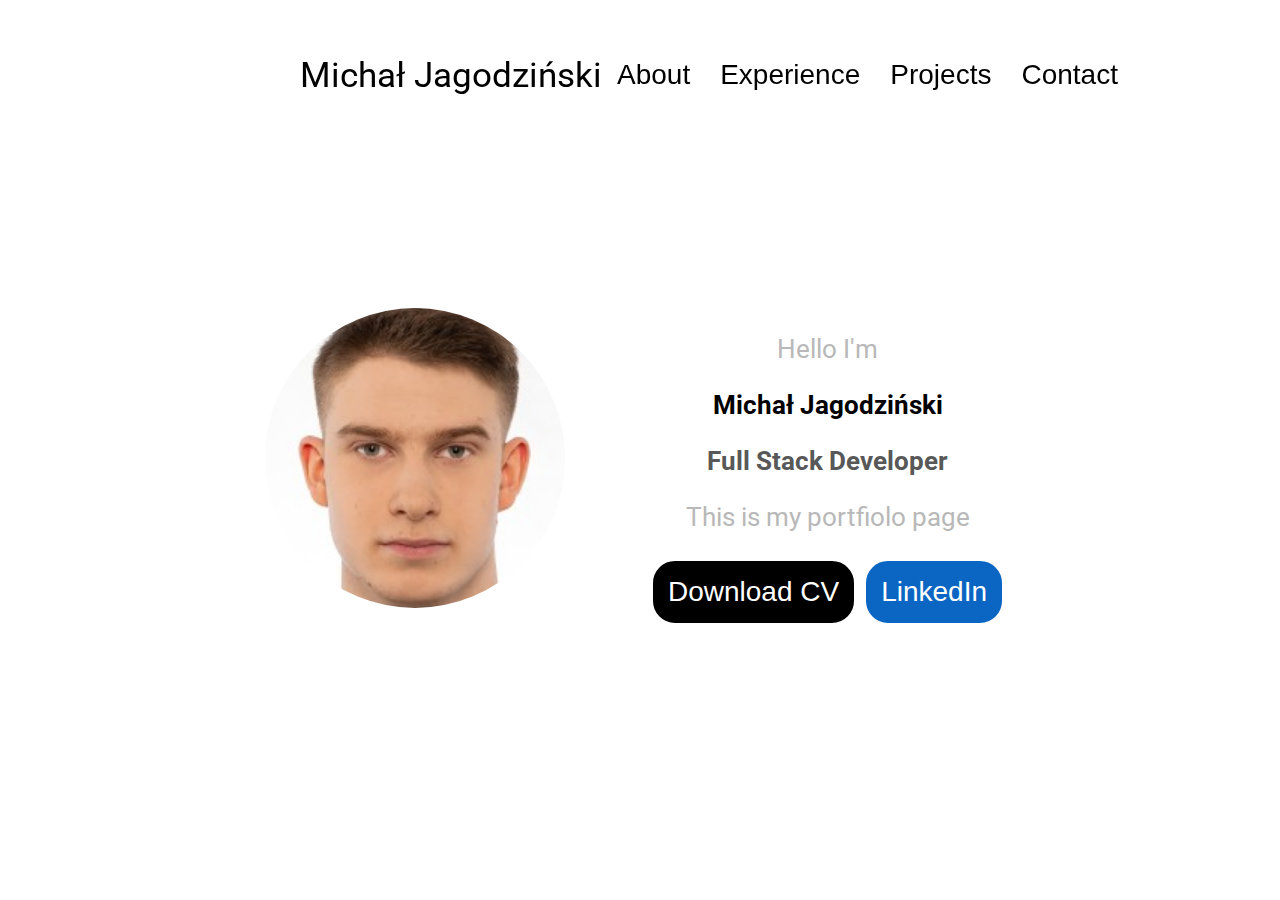
==== index.html @ 3322b219 "header + hero section" ====
<!DOCTYPE html>
<html>
  <head>
    <title>Portfolio Page</title>
    <link rel="preconnect" href="https://fonts.googleapis.com" />
    <link rel="preconnect" href="https://fonts.gstatic.com" crossorigin />
    <link
      href="https://fonts.googleapis.com/css2?family=Roboto:wght@400;500;700&display=swap"
      rel="stylesheet"
    />
    <link rel="stylesheet" href="styles/header.css" />
    <link rel="stylesheet" href="styles/general.css" />
    <link rel="stylesheet" href="styles/hero-section.css" />
  </head>
  <body>
    <header class="header">
      <div class="left-section"><p>Michał Jagodziński</p></div>
      <div class="right-section">
        <button class="button-about">About</button>
        <button class="button-experience">Experience</button>
        <button class="button-projects">Projects</button>
        <button class="button-contact">Contact</button>
      </div>
    </header>
    <section class="hero-section">
      <div class="hero-section-grid">
        <div><img class="hero-section-photo" src="images/myphoto.jpeg" /></div>
        <div class="hero-section-text">
          <p class="hello">Hello I'm</p>
          <p class="name">Michał Jagodziński</p>
          <p class="profession">Full Stack Developer</p>
          <p class="page">This is my portfiolo page</p>
          <div class="hero-section-buttons">
            <button class="download-cv-button">Download CV</button>
            <button class="linkedin-button">LinkedIn</button>
          </div>
        </div>
      </div>
    </section>
  </body>
</html>
---- styles/header.css ----
.header {
  height: 90px;
  padding-top: 30px;

  display: flex;
  flex-direction: row;
  justify-content: space-between;

  position: fixed;
  top: 0;
  left: 0;
  right: 0;
  z-index: 100;
}

.left-section {
  display: flex;
  font-size: 35px;
  margin-left: 300px;
  align-items: center;
  white-space: nowrap;
}

.right-section {
  display: flex;
  margin-right: 550px;
  align-items: center;
  white-space: nowrap;
}

.button-about,
.button-experience,
.button-projects,
.button-contact {
  font-size: 28px;
  height: 50px;
  align-items: center;
  border: none;
  background-color: white;
  cursor: pointer;
  padding-left: 15px;
  padding-right: 15px;
}

.button-about:hover,
.button-experience:hover,
.button-projects:hover,
.button-contact:hover {
  text-decoration: underline;
}
---- styles/general.css ----
body {
  font-family: Roboto, Arial;
}
---- styles/hero-section.css ----
.hero-section {
  padding-top: 300px;
  display: flex;
  justify-content: center;
}

.hero-section-grid {
  display: grid;
  grid-template-columns: 1fr 1fr;
}
.hero-section-photo {
  border-radius: 150px;
  margin-right: 75px;
  width: 300px;
}

.hero-section-text {
  text-align: center;
  font-size: 26px;
  white-space: nowrap;
}

.hello {
  color: rgb(184, 184, 184);
}

.name {
  font-weight: 700;
}

.profession {
  color: rgb(88, 88, 88);
  font-weight: 700;
}

.page {
  color: rgb(184, 184, 184);
}

.download-cv-button,
.linkedin-button {
  font-size: 28px;
  align-items: center;
  border: none;
  border-radius: 25px;
  cursor: pointer;
  padding: 15px;
}

.download-cv-button {
  color: white;
  background-color: black;
  border: solid;
}

.linkedin-button {
  color: white;
  background-color: rgb(10, 102, 194);
  border: solid;
}

.download-cv-button:hover {
  color: black;
  background-color: white;
}

.linkedin-button:hover {
  color: rgb(10, 102, 194);
  background-color: white;
}
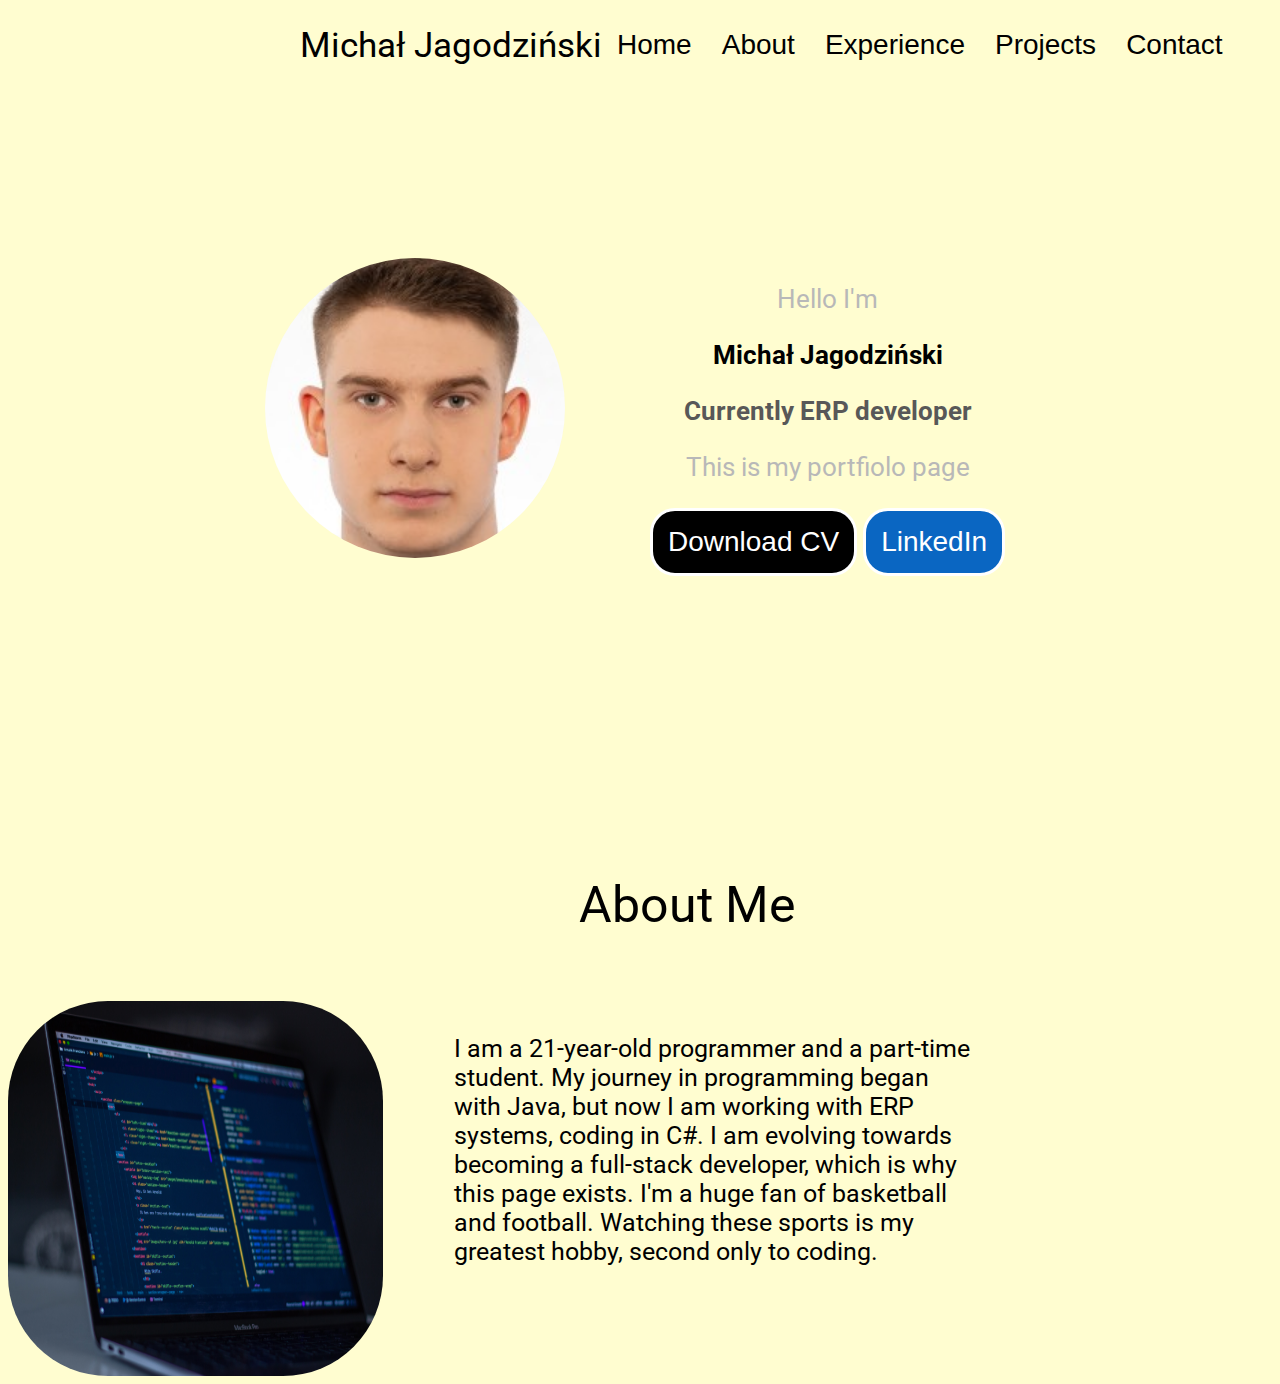
==== commit c3a7b7e5: "about section" ====
--- a/index.html
+++ b/index.html
@@ -11,28 +11,54 @@
     <link rel="stylesheet" href="styles/header.css" />
     <link rel="stylesheet" href="styles/general.css" />
     <link rel="stylesheet" href="styles/hero-section.css" />
+    <link rel="stylesheet" href="styles/about-section.css" />
   </head>
   <body>
     <header class="header">
       <div class="left-section"><p>Michał Jagodziński</p></div>
       <div class="right-section">
-        <button class="button-about">About</button>
+        <a href="#hero-section"><button class="home-button">Home</button></a>
+        <a href="#about-section"><button class="button-about">About</button></a>
         <button class="button-experience">Experience</button>
         <button class="button-projects">Projects</button>
         <button class="button-contact">Contact</button>
       </div>
     </header>
-    <section class="hero-section">
+    <section class="hero-section" id="hero-section">
       <div class="hero-section-grid">
         <div><img class="hero-section-photo" src="images/myphoto.jpeg" /></div>
         <div class="hero-section-text">
           <p class="hello">Hello I'm</p>
           <p class="name">Michał Jagodziński</p>
-          <p class="profession">Full Stack Developer</p>
+          <p class="profession">Currently ERP developer</p>
           <p class="page">This is my portfiolo page</p>
           <div class="hero-section-buttons">
-            <button class="download-cv-button">Download CV</button>
-            <button class="linkedin-button">LinkedIn</button>
+            <a href="CV.pdf" download
+              ><button class="download-cv-button">Download CV</button></a
+            >
+            <a
+              href="https://www.linkedin.com/in/micha%C5%82-jagodzi%C5%84ski-50a179249/"
+              target="_blank"
+              ><button class="linkedin-button">LinkedIn</button></a
+            >
+          </div>
+        </div>
+      </div>
+    </section>
+    <section class="about-section" id="about-section">
+      <div class="about-section-grid">
+        <img class="about-section-photo" src="images/coding.jpg" />
+        <div class="about-section-text">
+          <div class="about-section-header"><p>About Me</p></div>
+          <div class="about-section-description">
+            <p>
+              I am a 21-year-old programmer and a part-time student. My journey
+              in programming began with Java, but now I am working with ERP
+              systems, coding in C#. I am evolving towards becoming a full-stack
+              developer, which is why this page exists. I'm a huge fan of
+              basketball and football. Watching these sports is my greatest
+              hobby, second only to coding.
+            </p>
           </div>
         </div>
       </div>
--- a/styles/header.css
+++ b/styles/header.css
@@ -1,10 +1,10 @@
 .header {
   height: 90px;
-  padding-top: 30px;
 
   display: flex;
   flex-direction: row;
   justify-content: space-between;
+  background-color: rgb(255, 253, 208);
 
   position: fixed;
   top: 0;
@@ -19,32 +19,37 @@
   margin-left: 300px;
   align-items: center;
   white-space: nowrap;
+  color: black;
 }
 
 .right-section {
   display: flex;
-  margin-right: 550px;
+  margin-right: 300px;
   align-items: center;
   white-space: nowrap;
+  color: white;
 }
 
 .button-about,
 .button-experience,
 .button-projects,
-.button-contact {
+.button-contact,
+.home-button {
   font-size: 28px;
   height: 50px;
   align-items: center;
   border: none;
-  background-color: white;
+  background-color: rgb(255, 253, 208);
   cursor: pointer;
   padding-left: 15px;
   padding-right: 15px;
+  color: black;
 }
 
 .button-about:hover,
 .button-experience:hover,
 .button-projects:hover,
-.button-contact:hover {
+.button-contact:hover,
+.home-button:hover {
   text-decoration: underline;
 }
--- a/styles/general.css
+++ b/styles/general.css
@@ -1,3 +1,7 @@
 body {
+  background-color: rgb(255, 253, 208);
   font-family: Roboto, Arial;
 }
+html {
+  scroll-behavior: smooth;
+}
--- a/styles/hero-section.css
+++ b/styles/hero-section.css
@@ -1,5 +1,5 @@
 .hero-section {
-  padding-top: 300px;
+  padding-top: 250px;
   display: flex;
   justify-content: center;
 }
@@ -25,6 +25,7 @@
 }
 
 .name {
+  color: black;
   font-weight: 700;
 }
 
@@ -45,6 +46,7 @@
   border-radius: 25px;
   cursor: pointer;
   padding: 15px;
+  transition: background-color 0.3s, color 0.3s;
 }
 
 .download-cv-button {
--- a/styles/about-section.css
+++ b/styles/about-section.css
@@ -0,0 +1,29 @@
+.about-section {
+  padding-top: 250px;
+  display: flex;
+  justify-content: center;
+}
+
+.about-section-grid {
+  display: grid;
+  grid-template-columns: 1fr 2fr;
+}
+
+.about-section-header {
+  font-size: 50px;
+  margin-left: 150px;
+}
+.about-section-photo {
+  width: 375px;
+  height: 375px;
+  border-radius: 100px;
+  margin-top: 175px;
+}
+
+.about-section-description {
+  font-size: 25px;
+  margin-top: 100px;
+  margin-right: 300px;
+  margin-left: 25px;
+  max-width: 600px;
+}
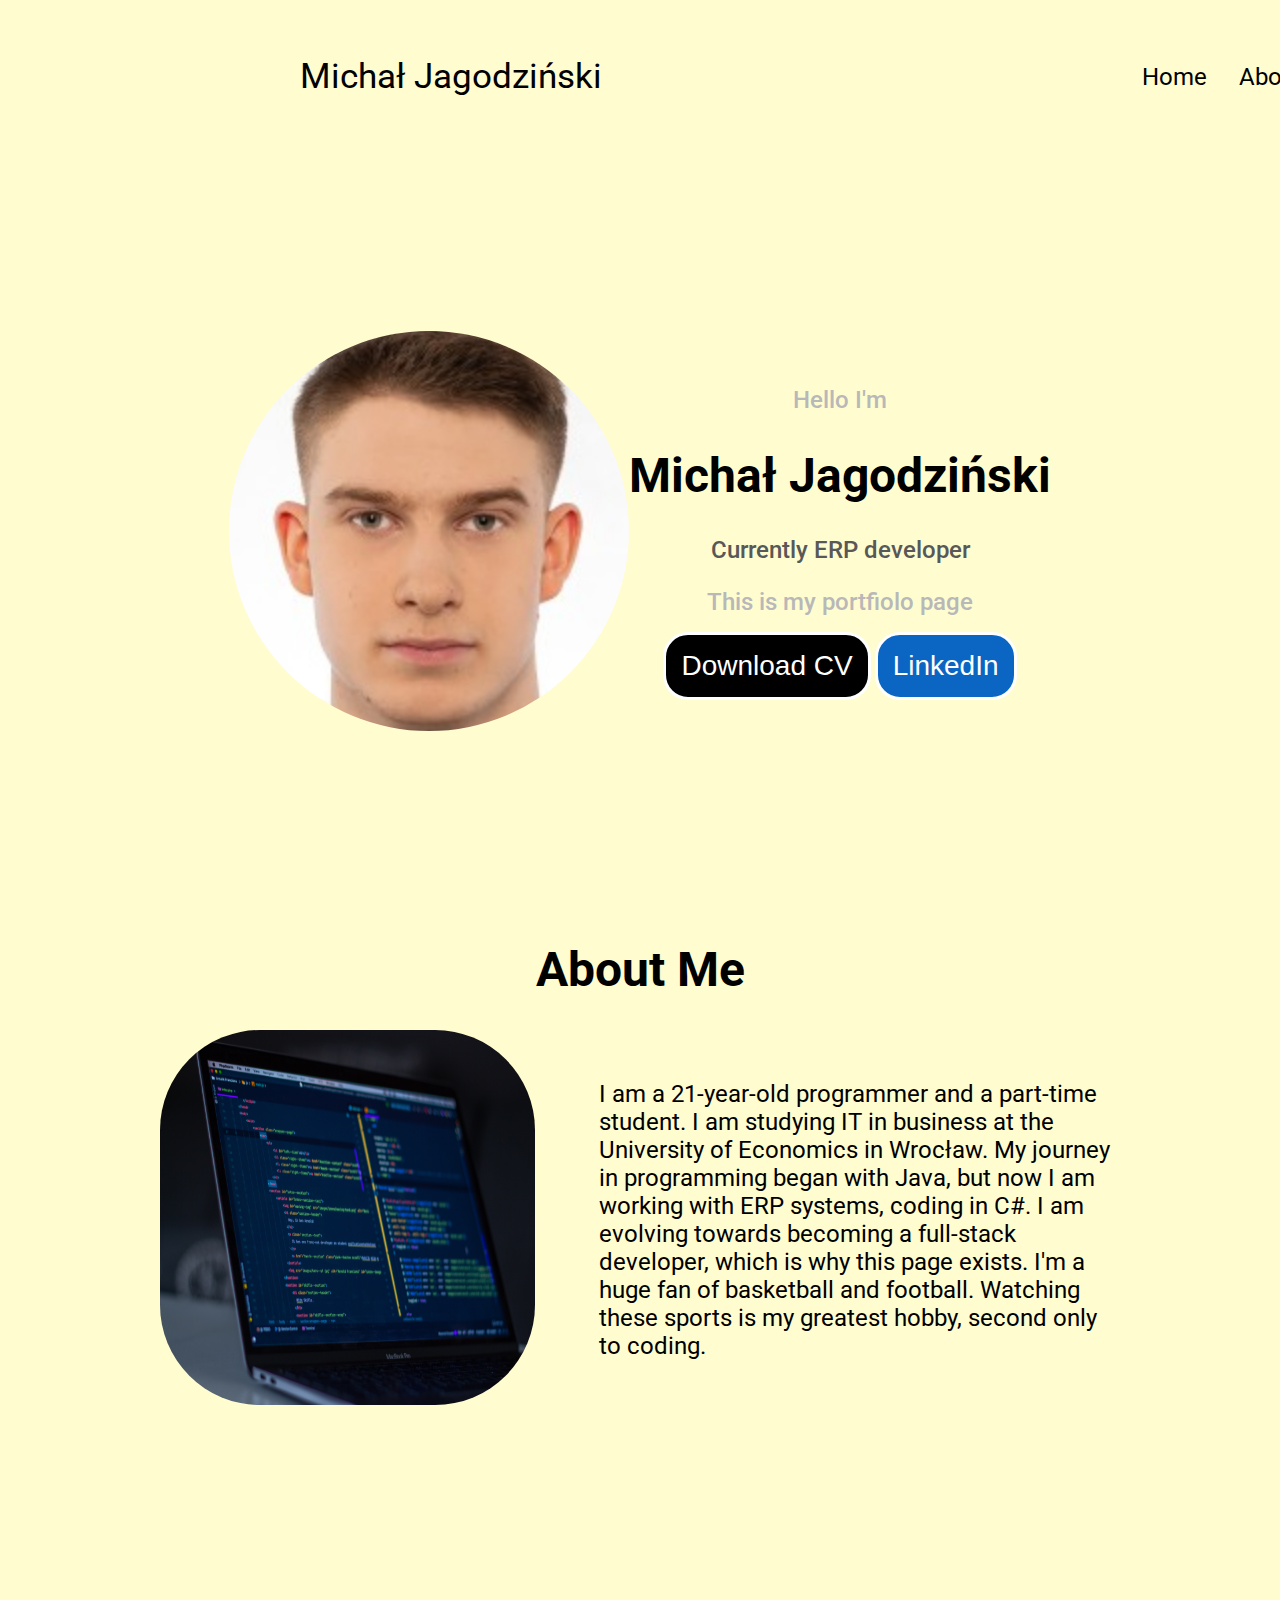
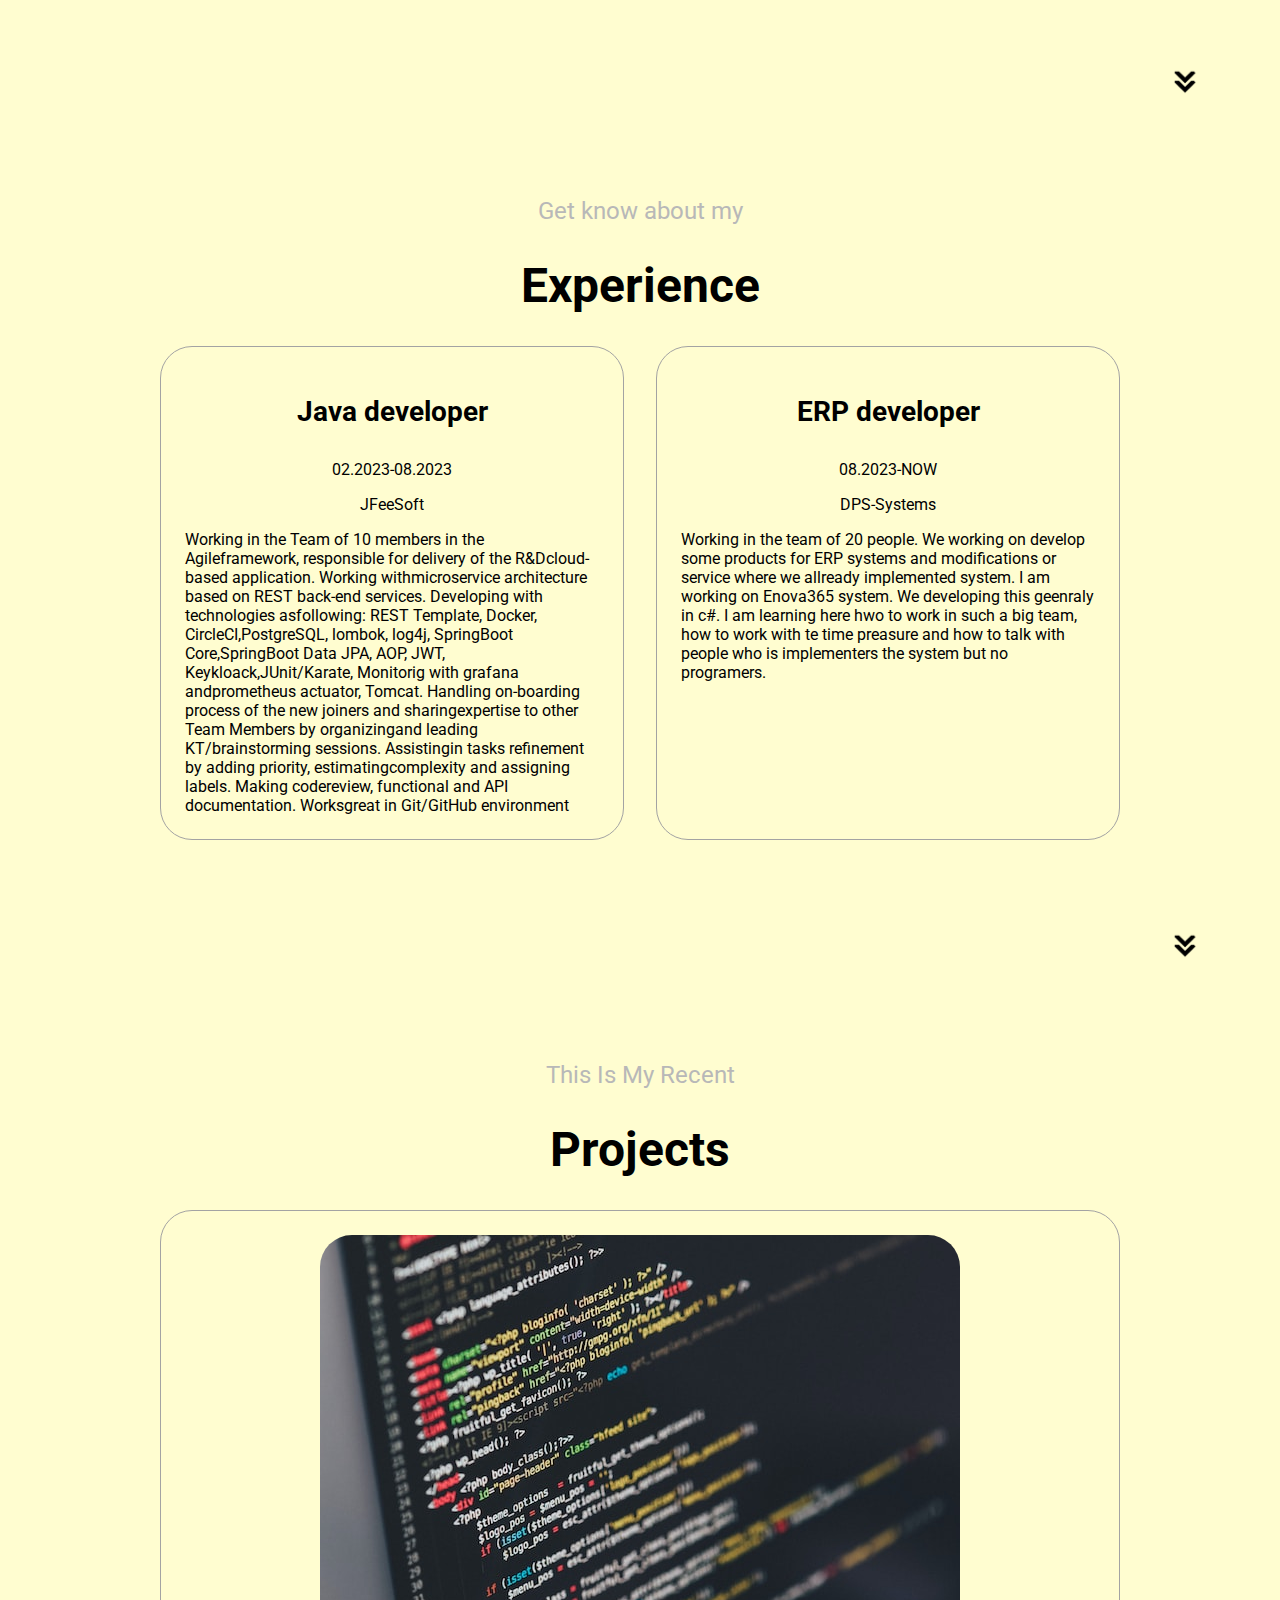
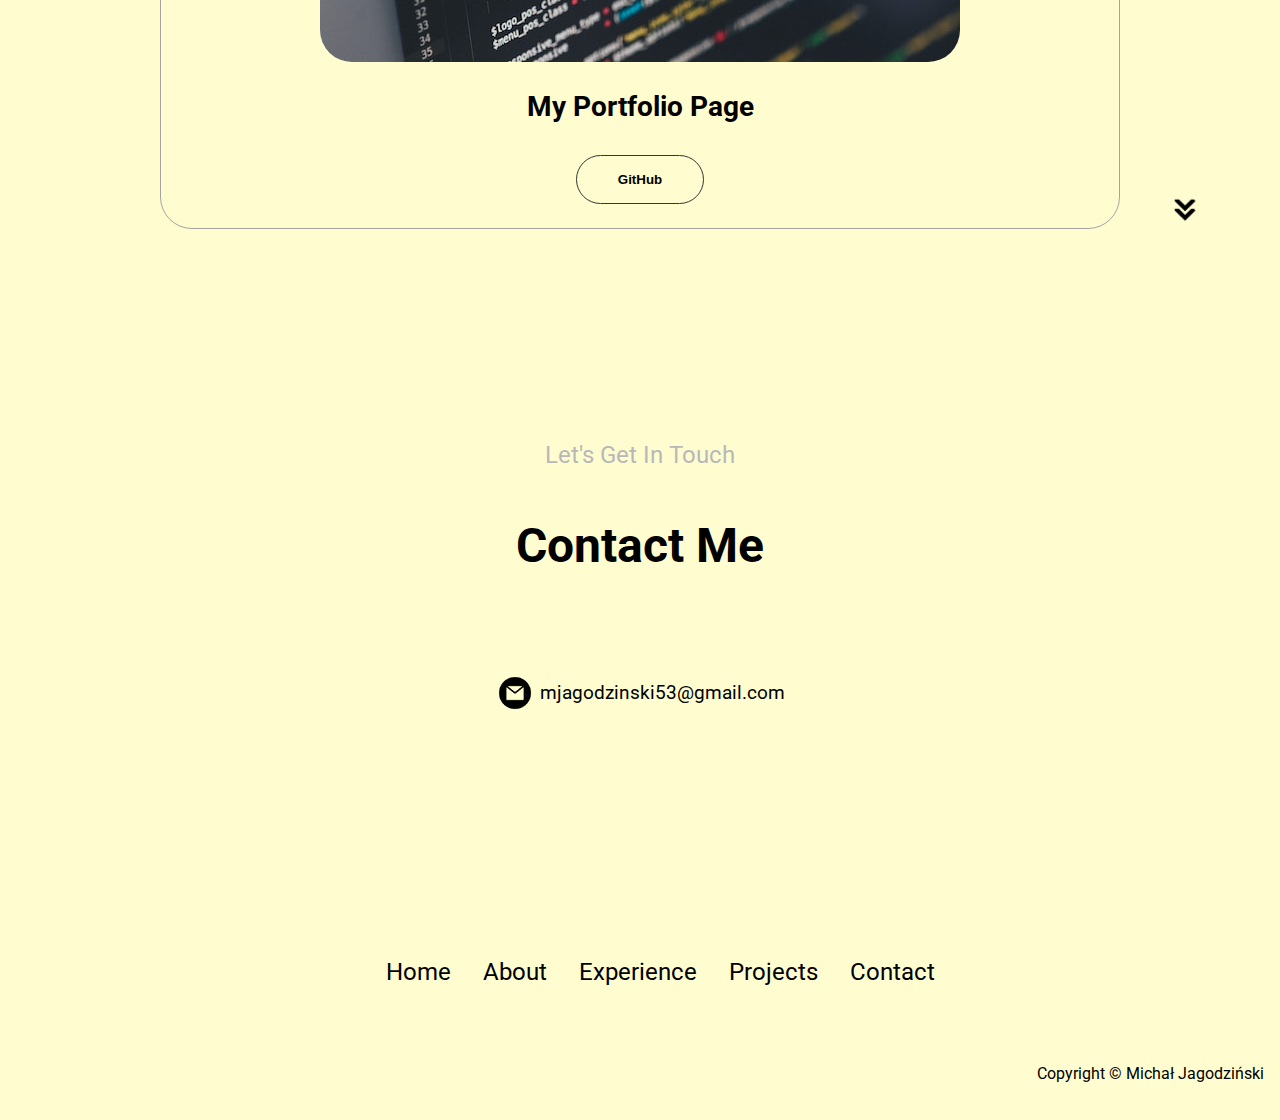
==== commit 7c481a6e: "the rest sections" ====
--- a/index.html
+++ b/index.html
@@ -10,26 +10,53 @@
     />
     <link rel="stylesheet" href="styles/header.css" />
     <link rel="stylesheet" href="styles/general.css" />
-    <link rel="stylesheet" href="styles/hero-section.css" />
-    <link rel="stylesheet" href="styles/about-section.css" />
+    <link rel="stylesheet" href="styles/sections.css" />
+    <link rel="stylesheet" href="styles/mobile.css" />
+    <link rel="stylesheet" href="/styles/mediaqueries.css" />
   </head>
   <body>
-    <header class="header">
+    <nav id="desktop-nav">
       <div class="left-section"><p>Michał Jagodziński</p></div>
-      <div class="right-section">
-        <a href="#hero-section"><button class="home-button">Home</button></a>
-        <a href="#about-section"><button class="button-about">About</button></a>
-        <button class="button-experience">Experience</button>
-        <button class="button-projects">Projects</button>
-        <button class="button-contact">Contact</button>
-      </div>
-    </header>
-    <section class="hero-section" id="hero-section">
-      <div class="hero-section-grid">
-        <div><img class="hero-section-photo" src="images/myphoto.jpeg" /></div>
+      <div>
+        <ul class="right-section">
+          <li><a href="#desktop-nav">Home</a></li>
+          <li><a href="#about-section">About</a></li>
+          <li><a href="#experience-section">Experience</a></li>
+          <li><a href="#projects-section">Projects</a></li>
+          <li><a href="#contact-section">Contact</a></li>
+        </ul>
+      </div>
+    </nav>
+
+    <nav id="mobile-nav">
+      <div class="left-section"><p>Michał Jagodziński</p></div>
+      <div class="mobile-menu">
+        <div class="hamburger-icon" onclick="toggleMenu()">
+          <span></span>
+          <span></span>
+          <span></span>
+        </div>
+        <div class="menu-links">
+          <li><a href="#hero-section" onclick="toggleMenu()">Home</a></li>
+          <li><a href="#about-section" onclick="toggleMenu()">About</a></li>
+          <li>
+            <a href="#experience-section" onclick="toggleMenu()">Experience</a>
+          </li>
+          <li>
+            <a href="projects-section" onclick="toggleMenu()">Projects</a>
+          </li>
+          <li><a href="contact-section" onclick="toggleMenu()">Contact</a></li>
+        </div>
+      </div>
+    </nav>
+    <section id="hero-section">
+      <div class="hero-section-container">
+        <div class="hero-section-photo-container">
+          <img class="hero-section-photo" src="images/myphoto.jpeg" />
+        </div>
         <div class="hero-section-text">
-          <p class="hello">Hello I'm</p>
-          <p class="name">Michał Jagodziński</p>
+          <p class="p1">Hello I'm</p>
+          <h1 class="tittle">Michał Jagodziński</h1>
           <p class="profession">Currently ERP developer</p>
           <p class="page">This is my portfiolo page</p>
           <div class="hero-section-buttons">
@@ -45,23 +72,140 @@
         </div>
       </div>
     </section>
-    <section class="about-section" id="about-section">
-      <div class="about-section-grid">
-        <img class="about-section-photo" src="images/coding.jpg" />
-        <div class="about-section-text">
-          <div class="about-section-header"><p>About Me</p></div>
-          <div class="about-section-description">
-            <p>
-              I am a 21-year-old programmer and a part-time student. My journey
-              in programming began with Java, but now I am working with ERP
-              systems, coding in C#. I am evolving towards becoming a full-stack
-              developer, which is why this page exists. I'm a huge fan of
-              basketball and football. Watching these sports is my greatest
-              hobby, second only to coding.
-            </p>
-          </div>
-        </div>
-      </div>
-    </section>
+    <section id="about-section">
+      <h1 class="tittle">About Me</h1>
+      <div class="about-section-container">
+        <div class="about-section-photo-container">
+          <img class="about-section-photo" src="images/coding.jpg" />
+        </div>
+        <div class="about-details-container">
+          <div class="about-section-containers">
+            <div class="about-section-text-container">
+              <p>
+                I am a 21-year-old programmer and a part-time student. I am
+                studying IT in business at the University of Economics in
+                Wrocław. My journey in programming began with Java, but now I am
+                working with ERP systems, coding in C#. I am evolving towards
+                becoming a full-stack developer, which is why this page exists.
+                I'm a huge fan of basketball and football. Watching these sports
+                is my greatest hobby, second only to coding.
+              </p>
+            </div>
+          </div>
+        </div>
+      </div>
+      <img
+        src="images/arrow.png"
+        class="arrow-icon"
+        onclick="location.href='./#experience-section'"
+      />
+    </section>
+    <section id="experience-section">
+      <p class="p1">Get know about my</p>
+      <h1 class="tittle">Experience</h1>
+      <div class="experience-section-details-container">
+        <div class="about-section-containers">
+          <div class="details-container">
+            <h2 class="experience-sub-tittle">Java developer</h2>
+            <p>02.2023-08.2023</p>
+            <p>JFeeSoft</p>
+            <div class="article-container">
+              <article>
+                Working in the Team of 10 members in the Agileframework,
+                responsible for delivery of the R&Dcloud-based application.
+                Working withmicroservice architecture based on REST back-end
+                services. Developing with technologies asfollowing: REST
+                Template, Docker, CircleCI,PostgreSQL, lombok, log4j, SpringBoot
+                Core,SpringBoot Data JPA, AOP, JWT, Keykloack,JUnit/Karate,
+                Monitorig with grafana andprometheus actuator, Tomcat. Handling
+                on-boarding process of the new joiners and sharingexpertise to
+                other Team Members by organizingand leading KT/brainstorming
+                sessions. Assistingin tasks refinement by adding priority,
+                estimatingcomplexity and assigning labels. Making codereview,
+                functional and API documentation. Worksgreat in Git/GitHub
+                environment
+              </article>
+            </div>
+          </div>
+          <div class="details-container">
+            <h2 class="experience-sub-tittle">ERP developer</h2>
+            <p>08.2023-NOW</p>
+            <p>DPS-Systems</p>
+            <div class="article-container">
+              <article>
+                Working in the team of 20 people. We working on develop some
+                products for ERP systems and modifications or service where we
+                allready implemented system. I am working on Enova365 system. We
+                developing this geenraly in c#. I am learning here hwo to work
+                in such a big team, how to work with te time preasure and how to
+                talk with people who is implementers the system but no
+                programers.
+              </article>
+            </div>
+          </div>
+        </div>
+      </div>
+      <img
+        src="images/arrow.png"
+        class="arrow-icon"
+        onclick="location.href='./#projects-section'"
+      />
+    </section>
+    <section id="projects-section">
+      <p class="p1">This Is My Recent</p>
+      <h1 class="tittle">Projects</h1>
+      <div class="experience-section-details-container">
+        <div class="about-containers">
+          <div class="details-container color-container">
+            <div class=".article-container"></div>
+            <img class="project-photo" src="images/project.jpg" />
+            <h2 class="experience-sub-tittle project-tittle">
+              My Portfolio Page
+            </h2>
+            <div class="button-container"></div>
+            <button
+              class="button-project"
+              onclick="location.href='https://github.com/MichalJagodzinski/Portfolio-Page'"
+            >
+              GitHub
+            </button>
+          </div>
+        </div>
+      </div>
+      <img
+        src="images/arrow.png"
+        class="arrow-icon"
+        onclick="location.href='./#contact-section'"
+      />
+    </section>
+    <section id="contact-section">
+      <p class="p1">Let's Get In Touch</p>
+      <h1 class="tittle">Contact Me</h1>
+      <div class="contact-info-top-container">
+        <div class="contact-info-container">
+          <img class="icon contact-icon" src="images/email.png" />
+          <p>
+            <a href="mailto:mjagodzinski53@gmail.com"
+              >mjagodzinski53@gmail.com</a
+            >
+          </p>
+        </div>
+      </div>
+    </section>
+    <footer>
+      <nav>
+        <div class="nav-links-container">
+          <ul class="right-section">
+            <li><a href="#desktop-nav">Home</a></li>
+            <li><a href="#about-section">About</a></li>
+            <li><a href="#experience-section">Experience</a></li>
+            <li><a href="#projects-section">Projects</a></li>
+            <li><a href="#contact-section">Contact</a></li>
+          </ul>
+        </div>
+      </nav>
+      <p>Copyright &#169; Michał Jagodziński</p>
+    </footer>
+    <script defer src="script.js"></script>
   </body>
 </html>
--- a/styles/header.css
+++ b/styles/header.css
@@ -1,22 +1,8 @@
-.header {
-  height: 90px;
-
-  display: flex;
-  flex-direction: row;
-  justify-content: space-between;
-  background-color: rgb(255, 253, 208);
-
-  position: fixed;
-  top: 0;
-  left: 0;
-  right: 0;
-  z-index: 100;
-}
-
 .left-section {
   display: flex;
   font-size: 35px;
   margin-left: 300px;
+  margin-right: 500px;
   align-items: center;
   white-space: nowrap;
   color: black;
@@ -24,32 +10,17 @@
 
 .right-section {
   display: flex;
-  margin-right: 300px;
-  align-items: center;
-  white-space: nowrap;
-  color: white;
+  gap: 2rem;
+  list-style: none;
+  font-size: 1.5rem;
+}
+a {
+  color: black;
+  text-decoration: none;
+  text-decoration-color: white;
 }
 
-.button-about,
-.button-experience,
-.button-projects,
-.button-contact,
-.home-button {
-  font-size: 28px;
-  height: 50px;
-  align-items: center;
-  border: none;
-  background-color: rgb(255, 253, 208);
-  cursor: pointer;
-  padding-left: 15px;
-  padding-right: 15px;
-  color: black;
+a:hover {
+  text-decoration: underline;
+  text-underline-offset: 0.5rem;
 }
-
-.button-about:hover,
-.button-experience:hover,
-.button-projects:hover,
-.button-contact:hover,
-.home-button:hover {
-  text-decoration: underline;
-}
--- a/styles/general.css
+++ b/styles/general.css
@@ -1,7 +1,29 @@
 body {
   background-color: rgb(255, 253, 208);
   font-family: Roboto, Arial;
+  margin: 0;
+  padding: 0;
 }
 html {
   scroll-behavior: smooth;
 }
+
+a,
+.button {
+  transition: all 300ms ease;
+}
+
+nav {
+  display: flex;
+  justify-content: space-around;
+  align-items: center;
+  height: 17vh;
+}
+
+section {
+  padding-top: 4vh;
+  height: 96vh;
+  margin: 0 10rem;
+  box-sizing: border-box;
+  min-height: fit-content;
+}
--- a/styles/sections.css
+++ b/styles/sections.css
@@ -0,0 +1,236 @@
+#hero-section {
+  display: flex;
+  justify-content: center;
+  gap: 5rem;
+  height: 80vh;
+}
+.hero-section-photo-container {
+  display: flex;
+  height: 400px;
+  width: 400px;
+  margin: auto 0;
+}
+
+.hero-section-photo {
+  border-radius: 200px;
+}
+.hero-section-container {
+  display: flex;
+  grid-template-columns: 1fr 1fr;
+}
+.hero-section-text {
+  align-self: center;
+  text-align: center;
+}
+
+.hero-section-text p {
+  font-weight: 500;
+}
+
+.p1 {
+  color: rgb(184, 184, 184);
+  text-align: center;
+  font-size: 1.5rem;
+  margin-bottom: 1rem;
+}
+
+.tittle {
+  color: black;
+  text-align: center;
+  font-size: 3rem;
+}
+
+.profession {
+  color: rgb(88, 88, 88);
+  font-weight: 700;
+  text-align: center;
+  font-size: 1.5rem;
+  margin-bottom: 1rem;
+}
+
+.page {
+  color: rgb(184, 184, 184);
+  text-align: center;
+  font-size: 1.5rem;
+  margin-bottom: 1rem;
+}
+
+.download-cv-button,
+.linkedin-button {
+  font-size: 28px;
+  align-items: center;
+  border: none;
+  border-radius: 25px;
+  cursor: pointer;
+  padding: 15px;
+  transition: background-color 0.3s, color 0.3s;
+}
+
+.download-cv-button {
+  color: white;
+  background-color: black;
+  border: solid;
+}
+
+.linkedin-button {
+  color: white;
+  background-color: rgb(10, 102, 194);
+  border: solid;
+}
+
+.download-cv-button:hover {
+  color: black;
+  background-color: white;
+}
+
+.linkedin-button:hover {
+  color: rgb(10, 102, 194);
+  background-color: white;
+}
+
+#about-section {
+  position: relative;
+}
+.about-section-container {
+  display: flex;
+  gap: 4rem;
+}
+.about-section-containers {
+  gap: 2rem;
+}
+
+.about-details-container {
+  justify-content: center;
+  flex-direction: column;
+}
+.details-container {
+  padding: 1.5rem;
+  flex: 1;
+  background: rgb(255, 253, 208);
+  border-radius: 2rem;
+  border: rgb(53, 53, 53) 0.1rem solid;
+  border-color: rgb(163, 163, 163);
+  text-align: center;
+}
+.about-section-text-container {
+  font-size: 1.5rem;
+}
+.about-section-containers,
+.about-details-container {
+  display: flex;
+}
+.about-section-photo {
+  width: 375px;
+  height: 375px;
+  border-radius: 100px;
+  margin: auto 0;
+}
+
+.arrow-icon {
+  position: absolute;
+  height: 30px;
+  right: -5rem;
+  bottom: 2.5rem;
+  cursor: pointer;
+}
+
+#experience-section {
+  position: relative;
+}
+.experience-sub-tittle {
+  font-weight: 700;
+  font-size: 1.75rem;
+  margin-bottom: 2rem;
+}
+
+.experience-section-details-container {
+  display: flex;
+  justify-content: center;
+  flex-direction: column;
+}
+
+.article-container {
+  display: flex;
+  text-align: initial;
+  flex-wrap: wrap;
+  flex-direction: row;
+  gap: 2.5rem;
+  justify-content: space-around;
+}
+
+#projects-section {
+  position: relative;
+}
+
+.button-container {
+  display: flex;
+  justify-content: center;
+  gap: 1rem;
+}
+
+.button-project {
+  gap: 1rem;
+  font-weight: 600;
+  transition: all 300ms ease;
+  padding: 1rem;
+  width: 8rem;
+  border-radius: 2rem;
+  border: rgb(53, 53, 53) 0.1rem solid;
+  color: black;
+  background: none;
+  cursor: pointer;
+}
+
+.button-projects:hover {
+  background: rgb(53, 53, 53);
+  color: white;
+  border: rgb(255, 255, 255) 0.1rem solid;
+}
+
+.project-photo {
+  border-radius: 2rem;
+}
+
+.project-title {
+  margin: 1rem;
+}
+
+#contact-section {
+  display: flex;
+  justify-content: center;
+  flex-direction: column;
+  height: 70vh;
+}
+
+.contact-info-top-container {
+  display: flex;
+  justify-content: center;
+  background: (250, 250, 250);
+  margin: 2rem auto;
+  padding: 0.5rem;
+}
+
+.contact-info-container {
+  display: flex;
+  align-items: center;
+  justify-content: center;
+  gap: 0.3rem;
+  margin: 1rem;
+}
+
+.contact-info-container p {
+  font-size: larger;
+}
+
+.contact-icon {
+  height: 2.5rem;
+}
+
+footer {
+  height: 25vh;
+  margin: 0 1rem;
+}
+
+footer p {
+  text-align: right;
+}
--- a/styles/mobile.css
+++ b/styles/mobile.css
@@ -0,0 +1,74 @@
+#mobile-nav {
+  display: none;
+}
+
+.mobile-menu {
+  position: relative;
+  display: inline-block;
+}
+
+.hamburger-icon {
+  display: flex;
+  flex-direction: column;
+  justify-content: space-between;
+  height: 24px;
+  width: 30px;
+  cursor: pointer;
+}
+
+.hamburger-icon span {
+  width: 100%;
+  height: 2px;
+  background-color: black;
+  transition: all 300ms ease-in-out;
+}
+
+.menu-links {
+  position: absolute;
+  top: 100%;
+  right: 0;
+  width: fit-content;
+  max-height: 0;
+  overflow: hidden;
+  transition: all 300ms ease-in-out;
+}
+
+.menu-links a {
+  display: block;
+  padding: 10px;
+  text-align: center;
+  font-size: 1.5rem;
+  color: black;
+  text-decoration: none;
+  transition: all 300ms ease-in-out;
+}
+
+.menu-links li {
+  list-style: none;
+}
+
+.menu-links.open {
+  max-height: 300px;
+}
+
+.hamburger-icon.open span:first-child {
+  transform: rotate(45 deg) translate(10px, 5px);
+}
+
+.hamburger-icon.open span:nth-child(2) {
+  opacity: 0;
+}
+
+.hamburger-icon.open span:last-child {
+  transform: rotate(-45 deg) translate(10px, -5px);
+}
+
+.hamburger-icon span:first-child {
+  transform: none;
+}
+.hamburger-icon span:first-child {
+  opacity: 1;
+}
+.hamburger-icon span:first-child {
+  transform: none;
+}
--- a/styles/mediaqueries.css
+++ b/styles/mediaqueries.css
@@ -0,0 +1,9 @@
+@media screen and (max-width: 1200px) {
+  #desktop-nav {
+    display: none;
+  }
+
+  #mobile-nav {
+    display: flex;
+  }
+}
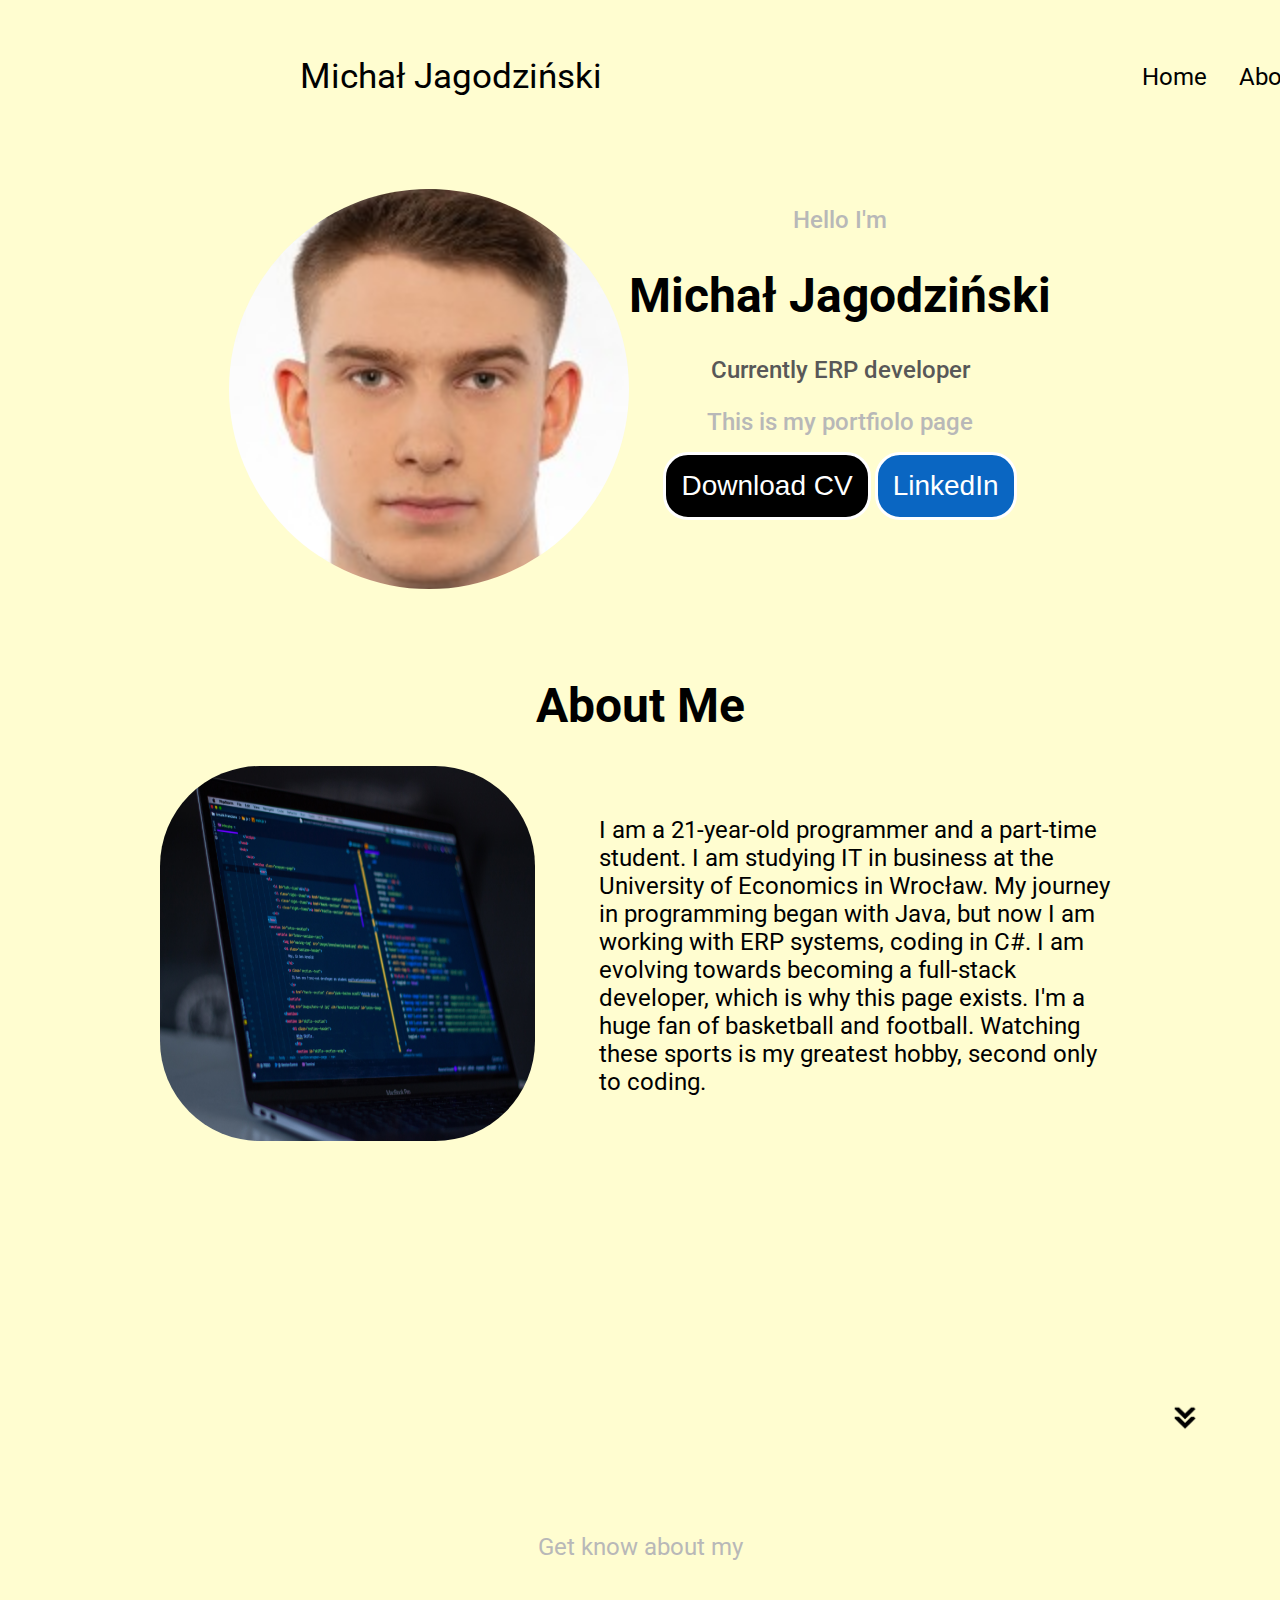
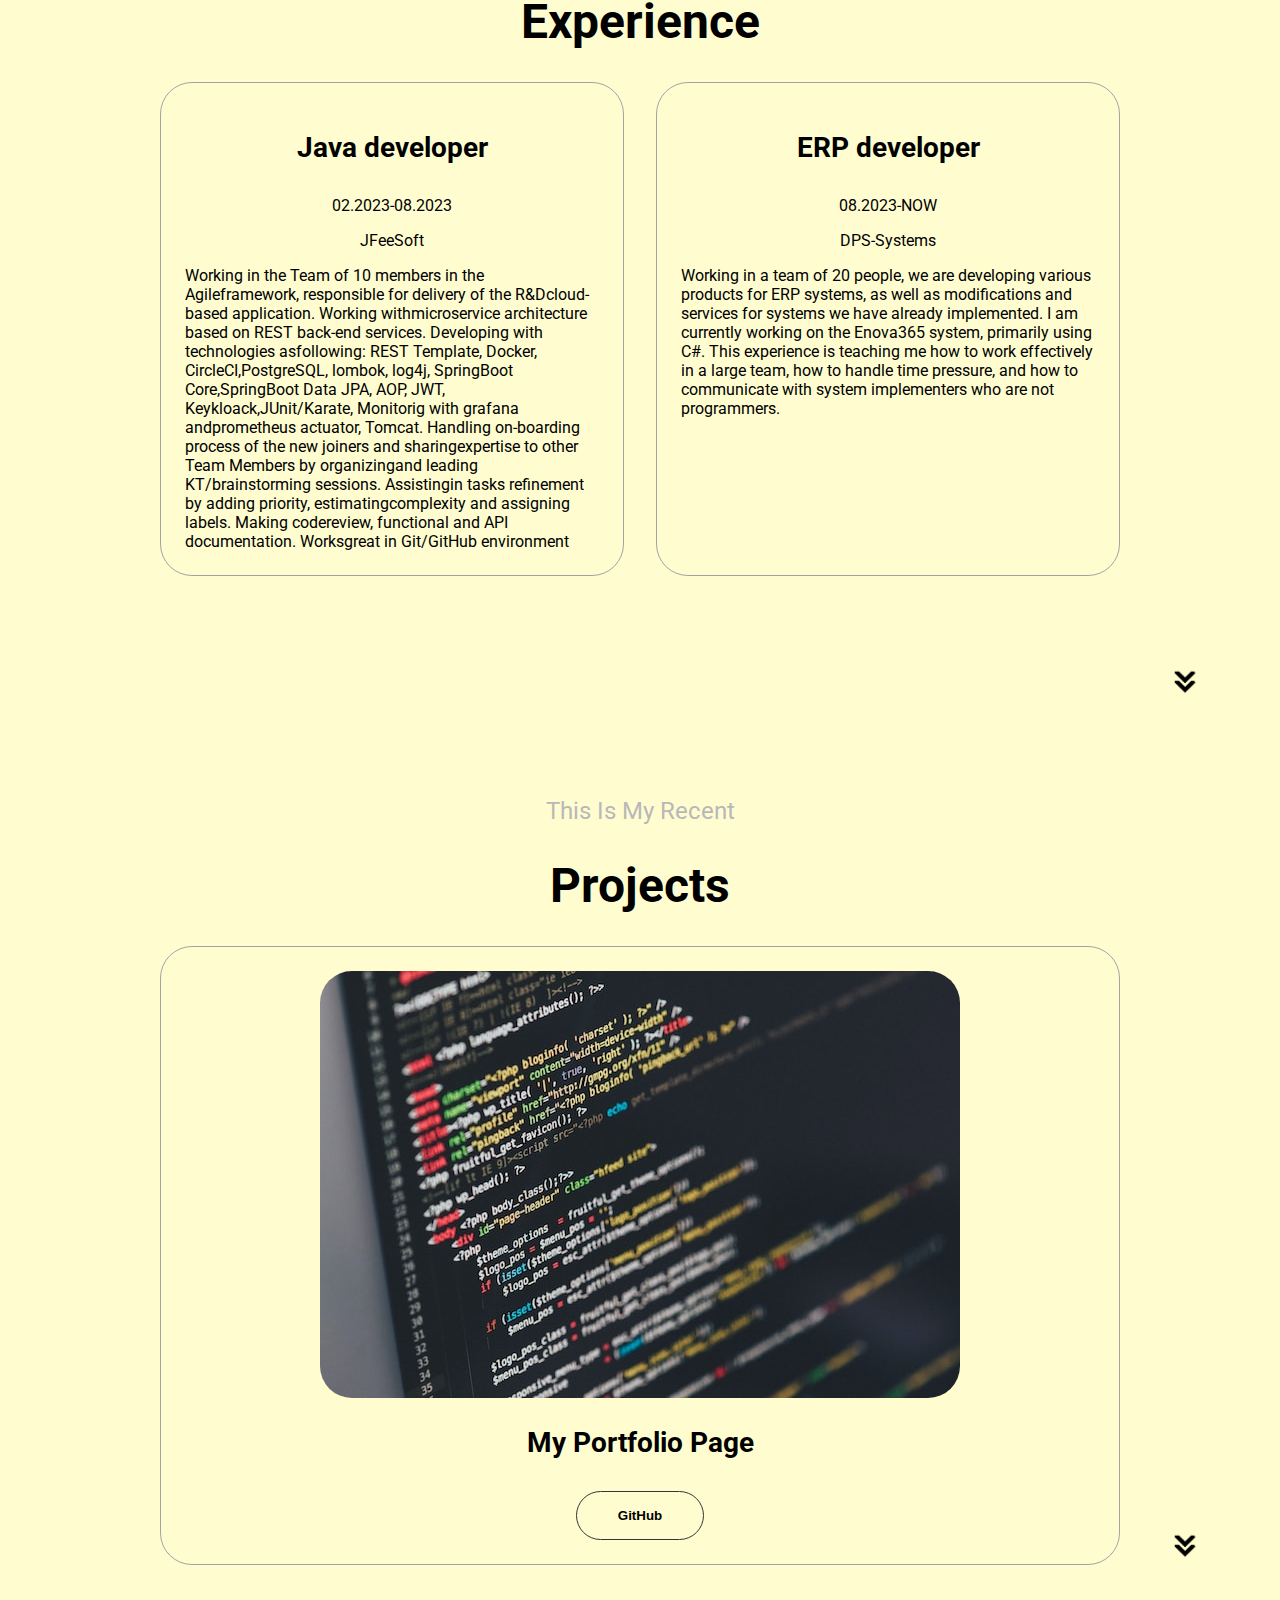
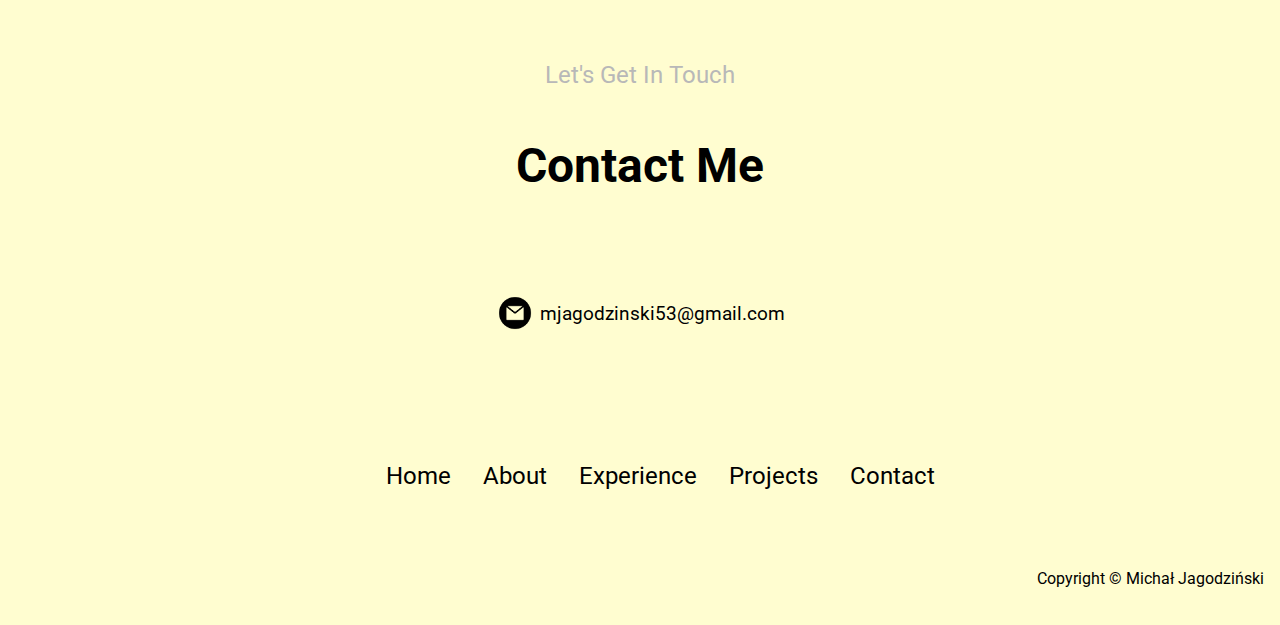
==== commit bce0a5e2: "#1 responsive design" ====
--- a/index.html
+++ b/index.html
@@ -24,6 +24,7 @@
           <li><a href="#experience-section">Experience</a></li>
           <li><a href="#projects-section">Projects</a></li>
           <li><a href="#contact-section">Contact</a></li>
+          <li><a href="plindex.html">PL</a></li>
         </ul>
       </div>
     </nav>
@@ -46,6 +47,7 @@
             <a href="projects-section" onclick="toggleMenu()">Projects</a>
           </li>
           <li><a href="contact-section" onclick="toggleMenu()">Contact</a></li>
+          <li><a href="plindex.html" onclick="toggleMenu()">PL</a></li>
         </div>
       </div>
     </nav>
@@ -133,13 +135,13 @@
             <p>DPS-Systems</p>
             <div class="article-container">
               <article>
-                Working in the team of 20 people. We working on develop some
-                products for ERP systems and modifications or service where we
-                allready implemented system. I am working on Enova365 system. We
-                developing this geenraly in c#. I am learning here hwo to work
-                in such a big team, how to work with te time preasure and how to
-                talk with people who is implementers the system but no
-                programers.
+                Working in a team of 20 people, we are developing various
+                products for ERP systems, as well as modifications and services
+                for systems we have already implemented. I am currently working
+                on the Enova365 system, primarily using C#. This experience is
+                teaching me how to work effectively in a large team, how to
+                handle time pressure, and how to communicate with system
+                implementers who are not programmers.
               </article>
             </div>
           </div>
@@ -155,7 +157,7 @@
       <p class="p1">This Is My Recent</p>
       <h1 class="tittle">Projects</h1>
       <div class="experience-section-details-container">
-        <div class="about-containers">
+        <div class="about-section-containers">
           <div class="details-container color-container">
             <div class=".article-container"></div>
             <img class="project-photo" src="images/project.jpg" />
--- a/styles/mediaqueries.css
+++ b/styles/mediaqueries.css
@@ -1,3 +1,17 @@
+@media screen and (max-width: 1400px) {
+  #hero-section {
+    height: 40vh;
+    margin-bottom: 6rem;
+  }
+  .about-section-containers {
+    flex-wrap: wrap;
+  }
+
+  #contact-section {
+    height: 30vh;
+  }
+}
+
 @media screen and (max-width: 1200px) {
   #desktop-nav {
     display: none;
@@ -6,4 +20,93 @@
   #mobile-nav {
     display: flex;
   }
+
+  #experience-section,
+  .experience-section-details-container {
+    margin-top: 2rem;
+  }
+  #hero-section,
+  hero-section-container {
+    display: block;
+  }
+  .arrow-icon {
+    display: none;
+  }
+
+  section,
+  .hero-section-container {
+    height: fit-content;
+  }
+
+  section {
+    margin: 0 5%;
+  }
+
+  .hero-section-photo-container {
+    width: 275px;
+    height: 275px;
+    margin: 0 auto 2rem;
+  }
+
+  .about-section-containers {
+    margin-top: 0;
+  }
 }
+
+@media screen and (max-width: 600px) {
+  #contact-section,
+  footer {
+    height: 40vh;
+  }
+  #hero-section {
+    height: 43vh;
+    margin-bottom: 0;
+  }
+
+  article {
+    font-size: 1rem;
+  }
+
+  footer,
+  nav {
+    height: fit-content;
+    margin-bottom: 2rem;
+  }
+
+  .about-section-containers,
+  .contact-section-top-container,
+  .button-container {
+    flex-wrap: wrap;
+  }
+
+  .contact-info-container {
+    margin: 0;
+  }
+
+  .contact-info-container,
+  p,
+  .right-section li,
+  a {
+    font-size: 1rem;
+  }
+
+  .experience-sub-tittle {
+    font-size: 1.25rem;
+  }
+
+  .left-section {
+    font-size: 1.5rem;
+  }
+
+  .right-section {
+    flex-direction: column;
+    gap: 0.5rem;
+    text-align: center;
+  }
+
+  .hero-section-photo-container {
+    width: auto;
+    height: 46vh;
+    justify-content: center;
+  }
+}
